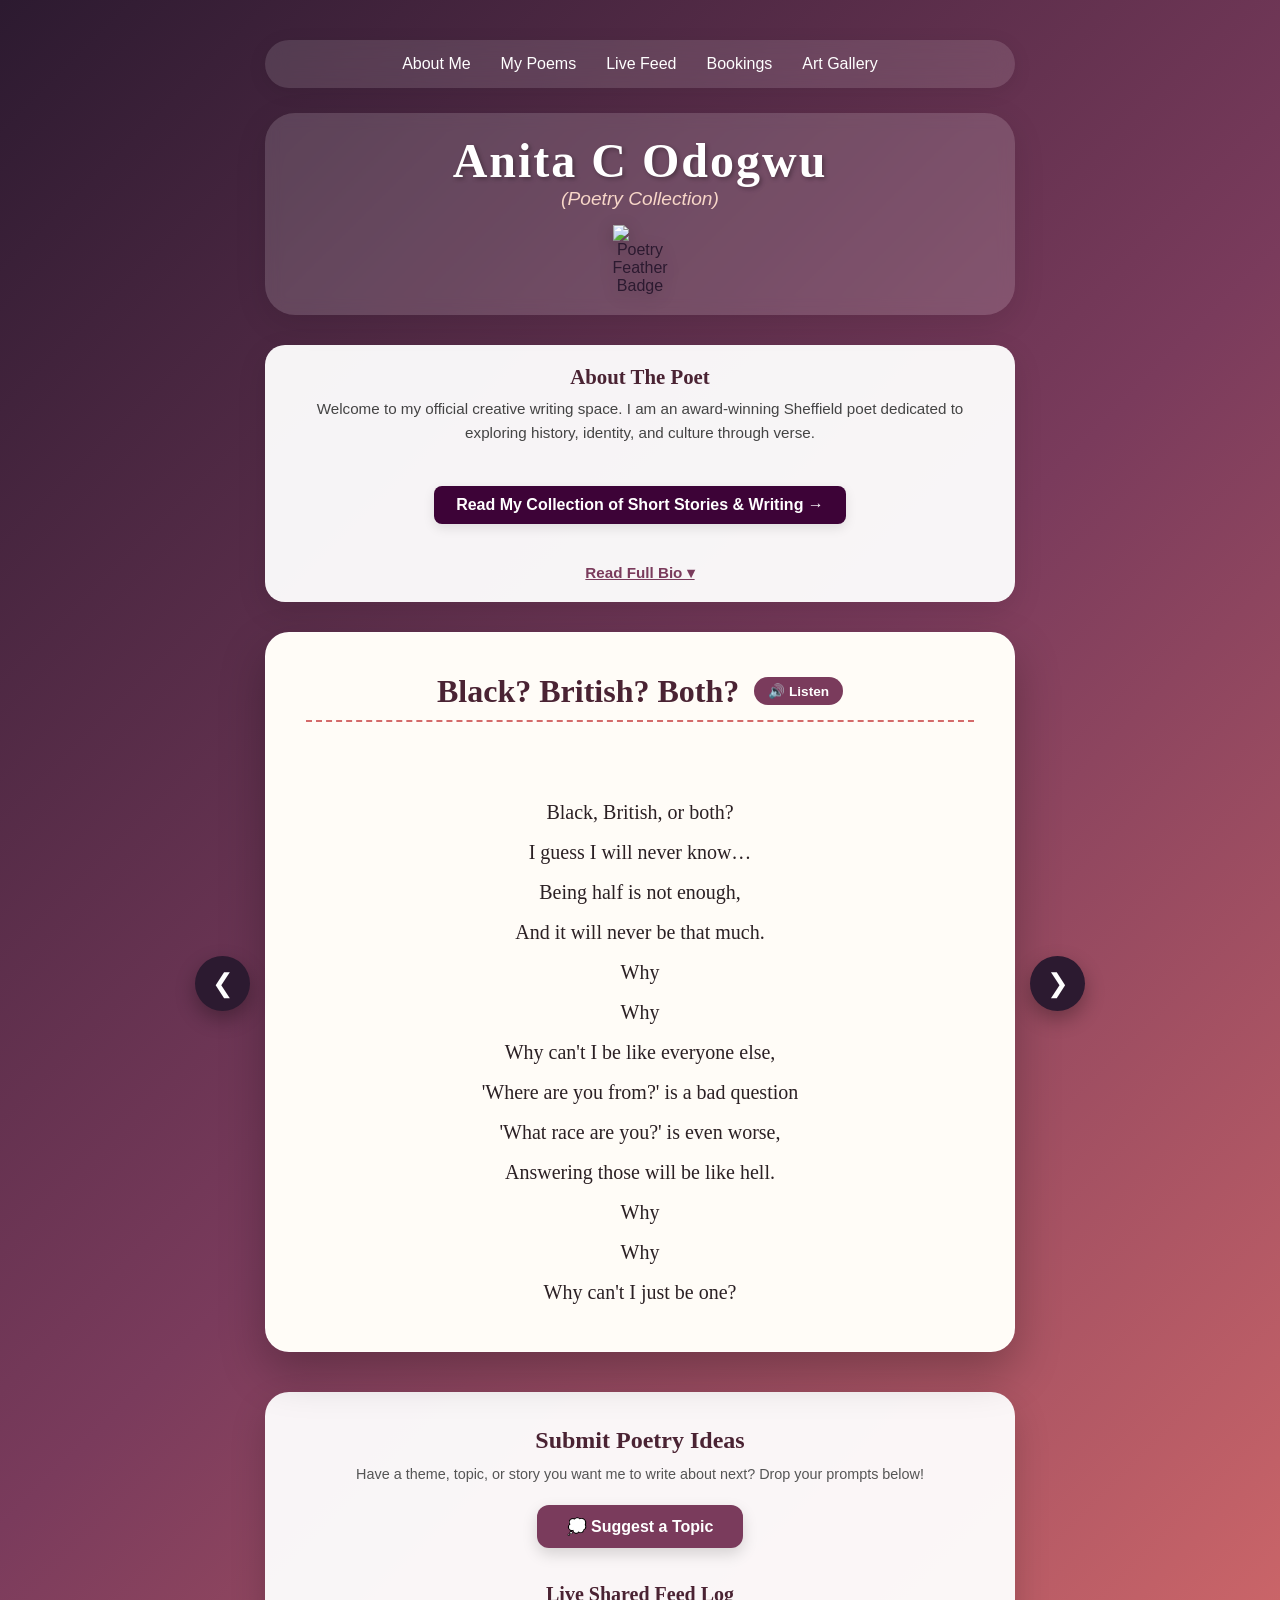
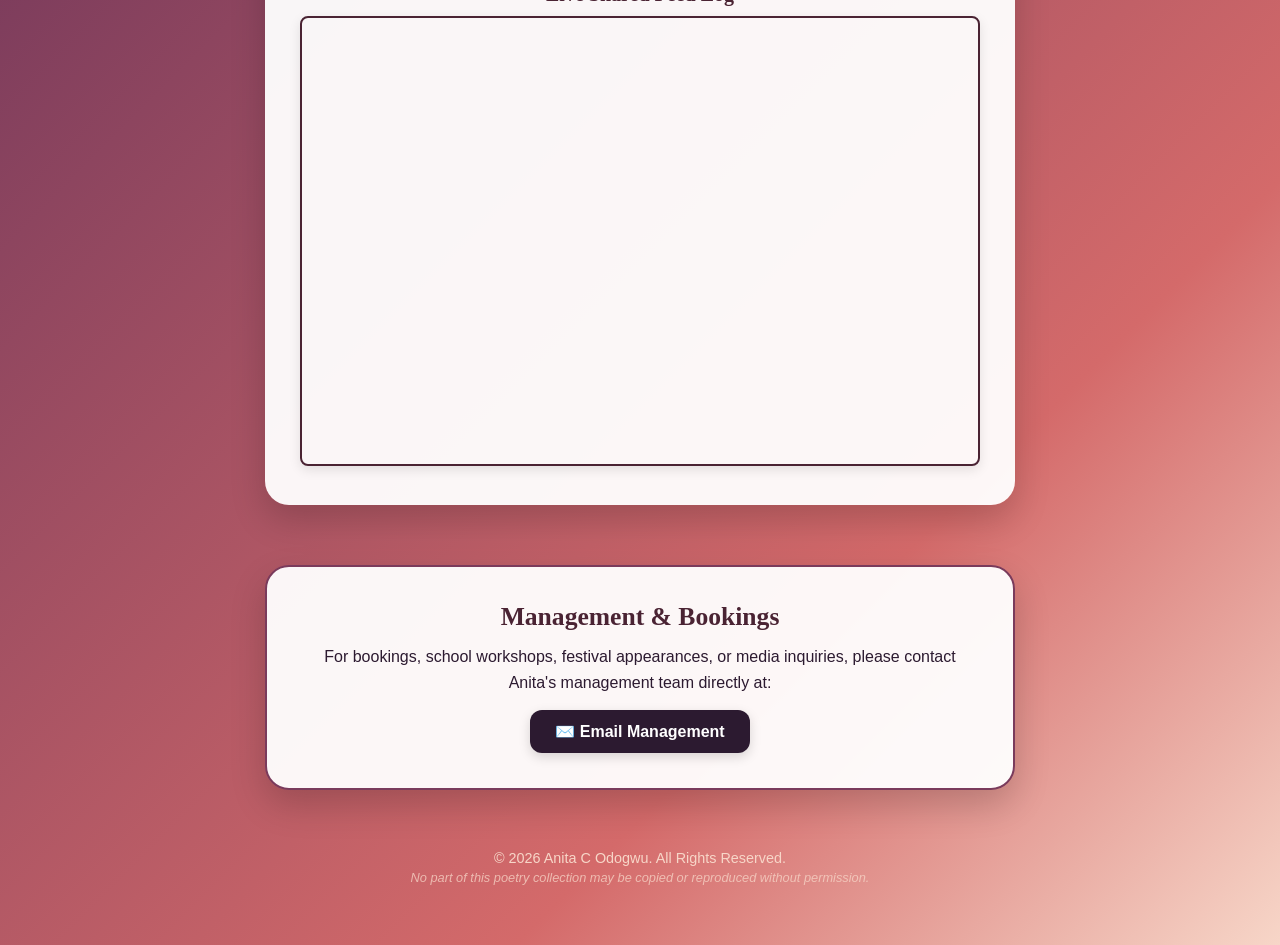
==== index.html @ c8d0a954 "changes upcoming number from 8 to 10 irellevant" ====
<!DOCTYPE html>
<html lang="en">
<head>
    <meta charset="UTF-8">
    <meta name="viewport" content="width=device-width, initial-scale=1.0">
    <title>Anita C. Odogwu | Official Poetry & Art Portfolio</title>
<meta name="description" content="Official creative portfolio of Anita C. Odogwu, award-winning Sheffield youth poet and artist.">
<meta name="keywords" content="Anita C Odogwu, Anita Odogwu, Sheffield poet, Black British poet, Year 8 artist">
    <!-- Google Fonts Links: Cinzel & Lora -->
    <link rel="preconnect" href="https://googleapis.com">
    <link rel="preconnect" href="https://gstatic.com" crossorigin>
    <link href="https://googleapis.com/css2?family=Cinzel:wght@600;700&family=Lora:ital,wght@0,400..700;1,400..700&family=Poppins:wght@400;600&display=swap" rel="stylesheet">

    <!-- Your Exact Feather Shortcut Icon Link -->
    <link rel="icon" type="image/png" href="https://i.postimg.cc/k5PKdrwZ/Screenshot-2026-06-14-6-55-30-PM.png">
    
    <link rel="stylesheet" href="style.css">
    
    <!-- Text to Speech Button Layout Styling -->
    <style>
        .tts-container { display: flex; align-items: center; justify-content: center; gap: 15px; margin-bottom: 20px; border-bottom: 2px dashed #d46a6a; padding-bottom: 10px; }
        .poem-title { border-bottom: none !important; margin-bottom: 0 !important; padding-bottom: 0 !important; }
        .audio-btn { background: #7a3b5c; color: white; border: none; padding: 6px 14px; border-radius: 20px; font-family: 'Poppins', sans-serif; font-size: 0.85rem; font-weight: 600; cursor: pointer; transition: background 0.2s; }
        .audio-btn:hover { background: #2c1a30; }
    </style>
</head>
<body>

    <!-- Navigation Bar -->
    <nav class="top-nav">
        <a href="#about-me">About Me</a>
        <a href="#my-poems">My Poems</a>
        <a href="#comment-feed">Live Feed</a>
        <a href="#contact-booking">Bookings</a>
        <a href="gallery.html">Art Gallery</a>
    </nav>

    <!-- Glass Header Card Container -->
    <header class="main-header">
        <h1>Anita C Odogwu</h1>
        <p class="subtitle">(Poetry Collection)</p>
        <img src="https://i.postimg.cc/k5PKdrwZ/Screenshot-2026-06-14-6-55-30-PM.png" alt="Poetry Feather Badge" class="header-feather">
    </header>

    <!-- About Biography Box Segment -->
    <section id="about-me" class="bio-box">
        <h3>About The Poet</h3>
        <p>Welcome to my official creative writing space. I am an award-winning Sheffield poet dedicated to exploring history, identity, and culture through verse. </p>
<!--Write Up Page link-->
<div style="text-align: center; margin: 40px 0;">
    <a href="story.html" style="display: inline-block; padding: 10px 22px; background-color: #3d0337; color: #fff; text-decoration: none; border-radius: 8px; font-weight: 600; font-size: 1rem; box-shadow: 0 4px 12px rgba(0,0,0,0.1); transition: background 0.2s;">
        Read My Collection of Short Stories & Writing →
    </a>
</div>
  
        <!-- Hidden Biography Extension -->
        <div id="extended-bio" style="display: none; margin-top: 15px;">
            <p>Anita C. Odogwu is an award-winning Black British poet and performer based in Sheffield, South Yorkshire, whose writing deeply explores identity, culture, and her rich heritage. Born in Lagos State, Nigeria, and now living in England, her distinct literary talent has quickly gained widespread recognition.As a secondary school student, Anita's poetic voice emerged with striking clarity when she claimed both the Gold and Silver medals in the prestigious Sheffield Young Poets Award Competition. Sweeping the Key Stage 3 category with her moving entries, "Black? British? Both?" and "My History Is My Pride," she highlighted a sophisticated grasp of history and identity well beyond her years.A celebrated voice within the community, Anita continues to represent the next generation of creative talent in South Yorkshire, recently returning to Sheffield Town Hall by special invitation to perform her acclaimed poetry in person. Supported proudly by her family, her work serves as a powerful testament to the beauty of celebrating one's roots.</p> 
            
            <p style="margin-top: 15px;">The poems are available to read below.</p>
            
            <!-- 2x2 Gallery Matrix -->
            <div style="display: flex; flex-direction: column; align-items: center; gap: 15px; margin-top: 25px; width: 100%;">
                
                <!-- ROW 1: First Two Ceremony Photos -->
                <div style="display: flex; justify-content: center; gap: 15px; flex-wrap: wrap; width: 100%;">
                    <img src="Ceremony/Ceremony-1.jpg" onerror="this.onerror=null; this.src='Ceremony/Ceremony-1.jpg'" alt="Anita C. Odogwu Poetry Profile" style="width: 100%; max-width: 220px; aspect-ratio: 3/4; object-fit: cover; border-radius: 12px;">
                    <img src="Ceremony/Ceremony-2.jpg" onerror="this.onerror=null; this.src='Ceremony/Ceremony-2.jpg'" alt="Anita C. Odogwu Award Ceremony" style="width: 100%; max-width: 220px; aspect-ratio: 3/4; object-fit: cover; border-radius: 12px;">
                </div>

                <!-- ROW 2: Last Two Ceremony Photos -->
                <div style="display: flex; justify-content: center; gap: 15px; flex-wrap: wrap; width: 100%;">
                    <img src="Ceremony/Ceremony-3.jpg" onerror="this.onerror=null; this.src='Ceremony/Ceremony-3.jpg'" alt="Anita C. Odogwu with Lord Mayor" style="width: 100%; max-width: 220px; aspect-ratio: 3/4; object-fit: cover; border-radius: 12px;">
                    <img src="Ceremony/Ceremony-4.jpg" onerror="this.onerror=null; this.src='Ceremony/Ceremony-4.jpg'" alt="Anita C. Odogwu Celebration" style="width: 100%; max-width: 220px; aspect-ratio: 3/4; object-fit: cover; border-radius: 12px;">
                </div>

            </div>

        </div>

        <!-- Toggle Button -->
        <button id="bioToggleBtn" onclick="toggleBio()" style="background: none; border: none; color: #7a3b5c; font-family: 'Poppins', sans-serif; font-weight: 600; font-size: 0.95rem; cursor: pointer; text-decoration: underline;">Read Full Bio ▾</button>
    </section>

    <!-- Poems Carousel -->
    <div id="my-poems" class="carousel-wrapper">
        <!-- Left Arrow Button -->
        <button id="prevBtn" class="arrow-btn" aria-label="Previous Poem">❮</button>
        
        <div class="carousel-container">
            
            <!-- CARD 1 -->
            <article class="poem-card active">
                <div class="tts-container">
                    <h2 class="poem-title">Black? British? Both?</h2>
                    <button class="audio-btn" onclick="speakPoem(this)">🔊 Listen</button>
                </div>
                <div class="poem-body">
                    <p>Black, British, or both? 
I guess I will never know…
Being half is not enough,
And it will never be that much.
Why
Why
Why can't I be like everyone else,
'Where are you from?' is a bad question
'What race are you?' is even worse,
Answering those will be like hell.
Why
Why
Why can't I just be one?
If you ask; 'Am I black?'
I'll say no,
If you ask; 'Am I white?', it'll be the same
Why
Why
Why is it so complicated?
Is it that I'm cursed?
Or am I blessed?
Just having to pick one is hard.
Why
Why
Why
Why can't I be like everyone else?
To know that there was one place I truly belonged
To be able to find peace, not be discriminated or judged
Is a miracle for people like me.
Why
Why
Why can't I look the same,
Hair, Skin and face,
Why one big long name?
I feel like a string being wound up along the finger.
Why
Why
Why can't I be like everyone else,
'Where are you from?' is a bad question
'What race are you?' is even worse,
Answering those will be like hell.
Why
Why
Black, British, or both? 
I guess I will never know…
Being half is not enough,
And it will never be that much.</p>
                    <a href="https://forms.gle/SNFbLCS8TceoYxSm7" target="_blank" class="comment-trigger-btn">💬 Comment on this Poem</a>
                </div>
            </article>

            <!-- CARD 2 -->
            <article class="poem-card">
                <div class="tts-container">
                    <h2 class="poem-title">My History Is My Pride</h2>
                    <button class="audio-btn" onclick="speakPoem(this)">🔊 Listen</button>
                </div>
                <div class="poem-body">
                    <p>Home isn't just where you live.
It is your story.
It is your history.

And not everyone has the courage,
To step up for what is right.
We talk about it,
We complain.

But

We all know something is wrong.
Just most of us know what is wrong.
Only some of us know what to do.
Merely a few of us know how to do it.
But only certain ones of us…
Actually take a step.

But
Only a few undeniable souls.
'Say' that something should be done,
And then 'do' it.
Only a few undeniable souls…
Change the world.

But

It's not for themselves,
Or the current generation,
But for the future ones.
The ones that can change tomorrow.
But only if they try.

But

We need those certain ones.
Those undeniable souls.

And that can be you.
But
Only if you choose so.</p>
                    <a href="https://forms.gle/SNFbLCS8TceoYxSm7" target="_blank" class="comment-trigger-btn">💬 Comment on this Poem</a>
                </div>
            </article>

            <!-- CARD 3 -->
            <article class="poem-card">
                <div class="tts-container">
                    <h2 class="poem-title">Then And Now</h2>
                    <button class="audio-btn" onclick="speakPoem(this)">🔊 Listen</button>
                </div>
                <div class="poem-body">
                    <p>A place beyond,
A place I wasn't so fond of.
 
The air felt new,
my heart renewed,
The nasty holes that had been eaten through,
By fear, doubt and worry, though reasons were few.
 
I had left my home,
My mother land,
To a new place called England.
 
I never knew I'd be here,
In a place where,
There's be so much,
That I felt rushed.
 
I felt inferior
I felt different...
I wasn't inferior
I was different. 
 
And now.
I was different too,
Not on the outside,
On the inside and through.
But you learnt to adapt
And suddenly it wasn't so bad.
It was time to write a new chapter.
And turn a new page.
 
And now in a new age,
I would leave my cage,
And spread my wings
And fly into the sky, to learn new things</p>
                    <a href="https://forms.gle/SNFbLCS8TceoYxSm7" target="_blank" class="comment-trigger-btn">💬 Comment on this Poem</a>
                </div>
            </article>

            <!-- CARD 4 -->
            <article class="poem-card">
                <div class="tts-container">
                    <h2 class="poem-title">Beneath The Iron Sky</h2>
                    <button class="audio-btn" onclick="speakPoem(this)">🔊 Listen</button>
                </div>
                <div class="poem-body">
                    <p>Mama once said 'if you are smart you are strong'.
I was smart, I was strong.
There was a day,
The birds did not sing their morning song.

I took a walk.
And met a stranger on the way. 
A tall dark figure,
With no face or name,
But hollow holes for eyes,
Hollow bottomless pits.
But when it spoke, it's voice, 
Was not only one voice,
But a series of screams,
Crushed under a growl,
That felt like a dying fowl.

The figure asked me my name.
It seemed tame, 
But had an aura so poisonous, 
That a bird nearby dropped from It's tree.
So i replied, with my most charming smile-
'Onwumbiko.'
Meaning "Death, I implore you"

The figure's mouth twisted into a sneer,
'Why?' he growled, and i grinned,
'I shall make you a throne.
Someone as great as you shouldn't have to stand while you make me suffer.
I will create a throne befitting your shadow.' I reply
The figure smiles condescending.

So I went away,
And built the throne i promised,
The back of the chair made of iron,
The seat was covered with a thin cloth,
Crimson red– the colour of blood

And as the figure sat,
The cloth gave way,
The figure fell down into an abyss,
Which truly was a well,
Deep to the core of the earth,

Into eternal fire he fell,
Never seen again.
I became a hero,
Of my own telling,

And that is how Onwumbiko,
Cheated.
   The.
    One.
 Cheated.
 Others.</p>
                    <a href="https://forms.gle/SNFbLCS8TceoYxSm7" target="_blank" class="comment-trigger-btn">💬 Comment on this Poem</a>
                </div>
            </article>

            <!-- CARD 5 -->
            <article class="poem-card">
                <div class="tts-container">
                    <h2 class="poem-title">We Know It Came</h2>
                    <button class="audio-btn" onclick="speakPoem(this)">🔊 Listen</button>
                </div>
                <div class="poem-body">
                    <p>When the leaves fall
They leave the trees barren,

When the time has come,
We leave and let them imagine,

The days go by without a doubt
The hours fly past, no sign of devout.

The snow comes,
Cold and biting, and scorching your lungs

Then it's gone,
Now we're gone,
We were once here,
Now, never again.

Then spring will come.
And children would dance for joy.

Villagers sing songs of praise,
For what has begun, a new phase is born.

All defrosts, and comes to life,
And now, drawn on all, is a new design.

Now it stays, but not for long.
Every morning the birds will sing a morning song,
Even if it goes,
We know it came.

And for me,
That's all that matters in this game.</p>
                    <a href="https://forms.gle/SNFbLCS8TceoYxSm7" target="_blank" class="comment-trigger-btn">💬 Comment on this Poem</a>
                </div>
            </article>

            <!-- CARD 6 -->
            <article class="poem-card">
                <div class="tts-container">
                    <h2 class="poem-title">A Save Of Pain</h2>
                    <button class="audio-btn" onclick="speakPoem(this)">🔊 Listen</button>
                </div>
                <div class="poem-body">
                    <p>Whilst passing, hear the children
Tell ye of what my brethren
Have suffered in the time,
Which ye drank merrily of wine.

The time of then,
The time oh when,
The time ye had pride,
The time when we cried.

The times ye danced and pranced,
Then we angrily gave and glanced.
You were a menace,
We considered shipping you to Venice!

But as kind as I was,
I did what no one does,
To forgive thy crimes,
Though they were many times.

They thought of hanging ye,
But I say, 'Let him be!'
I endured many pains
For ye to get that one gain.

Now you come to me and choose to decide?
What if we had left ye to die?</p>
                    <a href="https://forms.gle/SNFbLCS8TceoYxSm7" target="_blank" class="comment-trigger-btn">💬 Comment on this Poem</a>
                </div>
            </article>

            <!-- CARD 7 -->
            <article class="poem-card">
                <div class="tts-container">
                    <h2 class="poem-title">The Colour Of My Voice</h2>
                    <button class="audio-btn" onclick="speakPoem(this)">🔊 Listen</button>
                </div>
                <div class="poem-body">
                    <p>One voice makes an echo, 
An echo that refuses to let go, 
An echo doesn't just repeat, 
It carries its own solemn beat. 

The colour of my voice is more than sound, 
It's the strength in silence, the courage I've found, 
It speaks of resilience, pride in my roots, 
Of battles fought, of songs that repute. 

We're all as different, 
As we are the same, 
Any little change, would be indifferent, 
Even if it puts out our only flame. 

The colour of my voice is the strength of my skin, 
A legacy of struggle, but we rise again. 
From the roots of Africa to the streets we roam, 
We speak with pride—this world is our home. 

One voice could change something, 
But all our voices, can change everything. 
Our words could mean something, 
But alone they mean nothing. 

We built walls with fear and doubt, 
But the real danger was prowling about, 
When we thought we were safe and we could finally rest, 
Little did we know, we were at danger's doorstep.</p>
                    <a href="https://forms.gle/SNFbLCS8TceoYxSm7" target="_blank" class="comment-trigger-btn">💬 Comment on this Poem</a>
                </div>
            </article>

            <!-- CARD 8 - BLANK CARD FOR NEW POEM -->
            <article class="poem-card">
                <div class="tts-container">
                    <h2 class="poem-title">Echoes of Change</h2>
                    <button class="audio-btn" onclick="speakPoem(this)">🔊 Listen</button>
                </div>
                <div class="poem-body">
                    <p>One voice makes an echo, 

An echo that refuses to let go, 

An echo doesn’t just repeat, 

It carries its own solemn beat,  

 

We’re all as different, 

As we are the same, 

Any little change, would be indifferent, 

Even if it puts out our only flame. 

 

One voice could change something, 

But all our voices can change everything 

Our words could mean something, 

But alone they mean nothing. 

 

We built walls with fear and doubt, 

But the real danger was prowling about, 

When we thought we were safe, at last to rest, 

Little did we know, we faced danger’s test. 

 

The danger wasn't outside, 

It was eating us up from the inside, 

Bound to the norm, by the law 

What if we let our voices be heard, pure and raw. 

 

Many voices make a storm, 

A storm that can’t be ignored. 

A storm is a force that dares to venture, 

A storm doesn’t just destroy, it also builds a new structure. 

That new structure, 

It is a signature of our future. 

 </p>
                    <a href="https://forms.gle/SNFbLCS8TceoYxSm7" target="_blank" class="comment-trigger-btn">💬 Comment on this Poem</a>
                </div>
            </article>
              
            <!-- CARD 9 - BLANK CARD FOR NEW POEM -->
            <article class="poem-card">
                <div class="tts-container">
                    <h2 class="poem-title">When The Matrix Rips</h2>
                    <button class="audio-btn" onclick="speakPoem(this)">🔊 Listen</button>
                </div>
                <div class="poem-body">
                    <p>The sky begins to split in two.

                        The sound of fabric ripping is too true.

                        The clouds disintegrate.
                        
                        I remember the date.

                        As the blue sky rips,

                        I see an array of numbers in strips.

                        All in green monospace font,

                        Floating in a black abyss.

                        I know we've been caught.

                        The numbers run like a stream.

                        She grips my hand ever so tight.

                        Her wide eyes gleam,

                        With wild frantic dangerous fright.

                        We begin to run.

                        As the question repeats in my head.

                        "What have you done?"

                        I long for my sweet comfy bed.

                        If we get caught,

                        It'd be the end of us.

                        The ground behind starts to tear,

                        And I undeniably hear,

                        The sound of my blood,

                        In my ears, are a flood.

                        I'd never have done it,

                        Never taken a hit.

                        The screams fill the air,

                        With no more oxygen left to spare.

                        Guilt gnaws inside of me.

                        I knew I was part of this monstrosity.

                        Buildings collapse and crumble.

                        People flee and seek shelter.

                        I stand in the middle of it all,

                        In a place full of people yet feel alone most of all</p>
                    <a href="https://forms.gle/SNFbLCS8TceoYxSm7" target="_blank" class="comment-trigger-btn">💬 Comment on this Poem</a>
                </div>
            </article>
           <!-- CARD 10 - BLANK CARD FOR NEW POEM -->
            <article class="poem-card">
                <div class="tts-container">
                    <h2 class="poem-title">Upcoming</h2>
                    <button class="audio-btn" onclick="speakPoem(this)">🔊 Listen</button>
                </div>
                <div class="poem-body">
                    <p>New Chapters, New Stories</p>
                    <a href="https://forms.gle/SNFbLCS8TceoYxSm7" target="_blank" class="comment-trigger-btn">💬 Comment on this Poem</a>
                </div>
            </article>
            
        </div>

        <!-- Right Arrow Button -->
        <button id="nextBtn" class="arrow-btn" aria-label="Next Poem">❯</button>
    </div>

    <!-- Comments & Ideas Section -->
    <section id="comment-feed" class="comments-wrapper">
        <div class="action-box">
            <h3>Submit Poetry Ideas</h3>
            <p class="section-desc">Have a theme, topic, or story you want me to write about next? Drop your prompts below!</p>
            <a href="https://forms.gle/nzGoT9SRGxYj8Dmu5" target="_blank" class="ideas-trigger-btn">💭 Suggest a Topic</a>
            
            <h4 style="font-family: 'Playfair Display', serif; color: #4a2333; margin-top: 35px; margin-bottom: 10px; font-size: 1.25rem;">Live Shared Feed Log</h4>
            <iframe src="https://docs.google.com/spreadsheets/d/1K4iB2vth_ZrmW4388-z8HMIV_1n_C-yU87Ql4LnlmEs/preview" width="100%" height="450" style="border:2px solid #4a2333; border-radius: 8px; box-shadow: 0 4px 12px rgba(0,0,0,0.1);"></iframe>
        </div>
    </section>
    <!-- 📞 OFFICIAL BUSINESS & BOOKINGS CONTACT BOX 📞 -->
    <section id="contact-booking" class="comments-wrapper" style="margin-top: 20px;">
        <div class="action-box" style="background: rgba(255, 255, 255, 0.95); border: 2px solid #7a3b5c;">
            <h3 style="font-family: 'Playfair Display', serif; color: #4a2333; font-size: 1.6rem; margin-bottom: 12px;">Management & Bookings</h3>
            <p class="section-desc" style="font-size: 1rem; line-height: 1.6; color: #2c1a30; margin-bottom: 15px; font-family: 'Poppins', sans-serif;">
                For bookings, school workshops, festival appearances, or media inquiries, please contact Anita's management team directly at:
            </p>
          <a href="mailto:odogwu.anita@gmail.com" style="display: inline-block; background: #2c1a30; color: #ffffff; padding: 12px 25px; border-radius: 12px; font-family: 'Poppins', sans-serif; font-weight: 600; text-decoration: none; font-size: 1rem; box-shadow: 0 4px 12px rgba(0,0,0,0.15); transition: background 0.2s;">
    ✉️ Email Management
</a>
        </div>
    </section>

    <!-- Footer -->
    <footer class="site-footer">
        <p>&copy; 2026 Anita C Odogwu. All Rights Reserved.</p>
        <p class="warning-text">No part of this poetry collection may be copied or reproduced without permission.</p>
    </footer>

       <!-- Back to Top Button (Safely on Left Side) -->
    <button id="backToTop" class="back-to-top" aria-label="Back to top">↑</button>

    <!-- Scripts -->
    <script src="script.js"></script>
    
    <script>
    function toggleBio() {
        var extendedBio = document.getElementById("extended-bio");
        var toggleBtn = document.getElementById("bioToggleBtn");
        if (extendedBio.style.display === "none") {
            extendedBio.style.display = "block";
            toggleBtn.innerHTML = "Show Less ▴";
        } else {
            extendedBio.style.display = "none";
            toggleBtn.innerHTML = "Read Full Bio ▾";
        }
    }

    function speakPoem(button) {
        if (window.speechSynthesis.speaking) {
            window.speechSynthesis.cancel();
            document.querySelectorAll('.audio-btn').forEach(btn => btn.innerHTML = "🔊 Listen");
            return;
        }

        var card = button.closest('.poem-card');
        var textToRead = card.querySelector('.poem-body p').innerText;
        var titleToRead = card.querySelector('.poem-title').innerText;
        var utterance = new SpeechSynthesisUtterance(titleToRead + ". " + textToRead);
        
        utterance.rate = 0.75;
        utterance.pitch = 0.95;
        utterance.volume = 1.0;

        utterance.onend = function() {
            button.innerHTML = "🔊 Listen";
        };
        button.innerHTML = "🛑 Stop";
        window.speechSynthesis.speak(utterance);
    }
    </script> <!-- Safely shuts down your audio logic -->

    <!-- This runs your Back to Top button logic independently -->
    <script>
    const scrollButton = document.getElementById("backToTop");

    window.onscroll = function () {
      if (document.body.scrollTop > 200 || document.documentElement.scrollTop > 200) {
        scrollButton.style.display = "block";
      } else {
        scrollButton.style.display = "none";
      }
    };

    scrollButton.onclick = function () {
      window.scrollTo({
        top: 0,
        behavior: "smooth"
      });
    };
    </script>
</body>
</html>
---- style.css ----
* { box-sizing: border-box; margin: 0; padding: 0; }

body {
    font-family: 'Lora', sans-serif;
    background: linear-gradient(135deg, #2c1a30 0%, #7a3b5c 40%, #d46a6a 80%, #f7d6c8 100%);
    min-height: 100vh; 
    display: flex; 
    flex-direction: column; 
    align-items: center; 
    padding: 40px 20px; 
    color: #2c1a30;
}

.main-header {
    text-align: center; margin-bottom: 30px; background: rgba(255, 255, 255, 0.15);
    padding: 20px 40px; border-radius: 30px; backdrop-filter: blur(8px); box-shadow: 0 8px 32px rgba(0,0,0,0.1);
    width: 100%; max-width: 750px;
}

.main-header h1 { font-family: 'Cinzel', serif; letter-spacing: 2px; font-size: 3rem; color: #ffffff; text-shadow: 2px 2px 4px rgba(0,0,0,0.3); }
.subtitle { font-size: 1.2rem; color: #f7d6c8; font-style: italic; }
.header-feather { display: block; margin: 15px auto 0 auto; width: 55px; height: auto; filter: drop-shadow(0px 4px 8px rgba(0,0,0,0.2)); }

.bio-box { background: rgba(255, 255, 255, 0.95); padding: 20px 30px; border-radius: 20px; box-shadow: 0 10px 30px rgba(0,0,0,0.1); width: 100%; max-width: 750px; margin-bottom: 30px; text-align: center; }
.bio-box h3 { font-family: 'Playfair Display', serif; color: #4a2333; margin-bottom: 8px; font-size: 1.3rem; }
.bio-box p { font-size: 0.95rem; line-height: 1.6; color: #444; }

.carousel-wrapper { display: flex; align-items: center; justify-content: center; width: 100%; max-width: 750px; margin-bottom: 40px; }

.carousel-container {
    position: relative; width: 100%; height: 720px; overflow: hidden; border-radius: 24px;
    box-shadow: 0 20px 45px rgba(0,0,0,0.25); background: #fffcf7; border: 1px solid rgba(255,255,255,0.5);
}

.poem-card {
    position: absolute; top: 0; left: 0; width: 100%; height: 100%; padding: 40px; display: flex; flex-direction: column;
    opacity: 0; transform: scale(0.95); transition: transform 0.5s ease-in-out, opacity 0.5s ease-in-out; pointer-events: none;
}

.poem-card.active { opacity: 1; transform: scale(1); pointer-events: auto; }

.poem-title {
    font-family: 'Playfair Display', serif; font-size: 2rem; color: #4a2333; margin-bottom: 20px;
    text-align: center; border-bottom: 2px dashed #d46a6a; padding-bottom: 10px;
}

.poem-body {
    font-family: 'Playfair Display', serif; font-size: 1.25rem; line-height: 2; color: #2b2024;
    white-space: pre-line; text-align: center; overflow-y: auto; padding: 10px 20px; flex-grow: 1;
}

.poem-body::-webkit-scrollbar { width: 5px; }
.poem-body::-webkit-scrollbar-thumb { background-color: #d46a6a; border-radius: 10px; }

.comment-trigger-btn {
    display: inline-block; margin: 25px auto 0 auto; background: #2c1a30; color: white; padding: 10px 25px; border-radius: 12px;
    font-family: 'Poppins', sans-serif; font-weight: 600; text-decoration: none; font-size: 0.95rem; box-shadow: 0 4px 12px rgba(0,0,0,0.15); transition: background 0.2s;
}
.comment-trigger-btn:hover { background: #7a3b5c; }
.arrow-btn {
    background: #2c1a30; border: none; color: #ffffff; width: 55px; height: 55px; border-radius: 50%; font-size: 1.6rem;
    cursor: pointer; display: flex; align-items: center; justify-content: center; box-shadow: 0 8px 20px rgba(0,0,0,0.3);
    transition: all 0.2s ease; margin: 0 15px; flex-shrink: 0;
}
.arrow-btn:hover { background: #ffffff; color: #2c1a30; transform: scale(1.15); }

.comments-wrapper { width: 100%; max-width: 750px; margin-bottom: 40px; }

.action-box { background: rgba(255, 255, 255, 0.95); padding: 35px; border-radius: 24px; box-shadow: 0 15px 35px rgba(0,0,0,0.18); text-align: center; }
.action-box h3 { font-family: 'Playfair Display', serif; margin-bottom: 10px; color: #4a2333; font-size: 1.5rem; }
.section-desc { font-size: 0.9rem; color: #555; margin-bottom: 20px; line-height: 1.5; }

.ideas-trigger-btn {
    display: inline-block; background: #7a3b5c; color: white; padding: 12px 30px; border-radius: 12px;
    font-family: 'Poppins', sans-serif; font-weight: 600; text-decoration: none; font-size: 1rem; box-shadow: 0 6px 15px rgba(0,0,0,0.15); transition: background 0.2s;
}
.ideas-trigger-btn:hover { background: #2c1a30; }

.site-footer { text-align: center; padding: 20px; color: #f7d6c8; font-size: 0.9rem; margin-top: auto; }
.warning-text { font-style: italic; font-size: 0.8rem; opacity: 0.75; margin-top: 4px; }

/* Mobile Layout Settings */
@media (max-width: 768px) {
    .carousel-wrapper { position: relative !important; width: 100% !important; }
    .carousel-container { width: 100% !important; height: 720px !important; }
    .poem-card { padding: 30px 45px !important; }
    .poem-body { font-size: 1.15rem !important; padding: 10px 5px !important; }
    .arrow-btn { 
        position: absolute !important; top: 45% !important; z-index: 150 !important;
        width: 44px !important; height: 44px !important; font-size: 1.2rem !important; margin: 0 !important; opacity: 0.85;
    }
    .arrow-btn:first-of-type { left: 8px !important; }  
    .arrow-btn:last-of-type { right: 8px !important; } 
}

/* Desktop Wide Screen Layout Settings */
@media (min-width: 769px) {
    .carousel-wrapper { position: relative; }
    .arrow-btn { position: absolute; top: 45%; z-index: 100; }
    .arrow-btn:first-of-type { left: -85px; }
    .arrow-btn:last-of-type { right: -85px; }
}

html { scroll-behavior: smooth; }

/* Translucent Top Menu Navigation Bar Styling */
.top-nav {
    display: flex; justify-content: center; gap: 30px;
    background: rgba(255, 255, 255, 0.12); backdrop-filter: blur(10px);
    padding: 15px 30px; border-radius: 50px; margin-bottom: 25px;
    box-shadow: 0 4px 20px rgba(0, 0, 0, 0.08); width: 100%; max-width: 750px;
}
.top-nav a {
    color: #ffffff; text-decoration: none; font-family: 'Poppins', sans-serif;
    font-weight: 500; font-size: 1rem; transition: color 0.2s ease, transform 0.2s ease;
}
.top-nav a:hover { color: #f7d6c8; transform: scale(1.05); }

/* Floating Back to Top Navigation Button Styling */
.back-to-top {
    position: fixed; bottom: 30px; right: 30px; display: none; background: #7a3b5c;
    color: #ffffff; border: none; width: 50px; height: 50px; border-radius: 50%;
    font-size: 1.5rem; font-weight: bold; cursor: pointer; box-shadow: 0 6px 166px rgba(0, 0, 0, 0.3);
    z-index: 1000; transition: background 0.2s, transform 0.2s;
}
.back-to-top:hover { background: #2c1a30; transform: scale(1.1); }

@media (max-width: 768px) {
    .back-to-top { bottom: 20px; right: 20px; width: 44px; height: 44px; font-size: 1.25rem; }
}

footer { text-align: center; padding: 20px; font-family: 'Poppins', sans-serif; font-size: 0.85rem; color: #fff; }

/* 🌟 PRECISE MASONRY FIX FOR GALLERY PAGE 🌟 */
.gallery-grid {
    display: block !important;
    column-count: 3 !important;
    column-gap: 30px !important;
    width: 100% !important;
    margin-top: 20px !important;
}

.art-card {
    background: #fff !important;
    padding: 15px !important;
    border-radius: 8px !important;
    box-shadow: 0 4px 15px rgba(0,0,0,0.05) !important;
    border: 1px solid #f0e6eb !important;
    display: inline-block !important; /* Crucial: Stops cards from breaking across columns */
    width: 100% !important;
    margin-bottom: 30px !important; /* Tight spacing between rows */
    box-sizing: border-box !important;
}

@media (max-width: 900px) {
    .gallery-grid { column-count: 2 !important; }
}
@media (max-width: 600px) {
    .gallery-grid { column-count: 1 !important; }
}
#scrollTopButton {
  display: none; 
  position: fixed; 
  bottom: 20px; 
  left: 20px; 
  z-index: 99; 
  border: none; 
  outline: none; 
  background-color: #32052d; 
  color: rgb(220, 193, 207); 
  cursor: pointer; 
  padding: 15px; 
  border-radius: 50%; 
  font-size: 18px; 
  width: 50px; 
  height: 50px; 
  box-shadow: 0px 4px 6px rgba(0, 0, 0, 0.3); 
  transition: background-color 0.3s, transform 0.3s; 
}

#scrollTopButton:hover {
  background-color: #555; 
  transform: scale(1.1); 
}
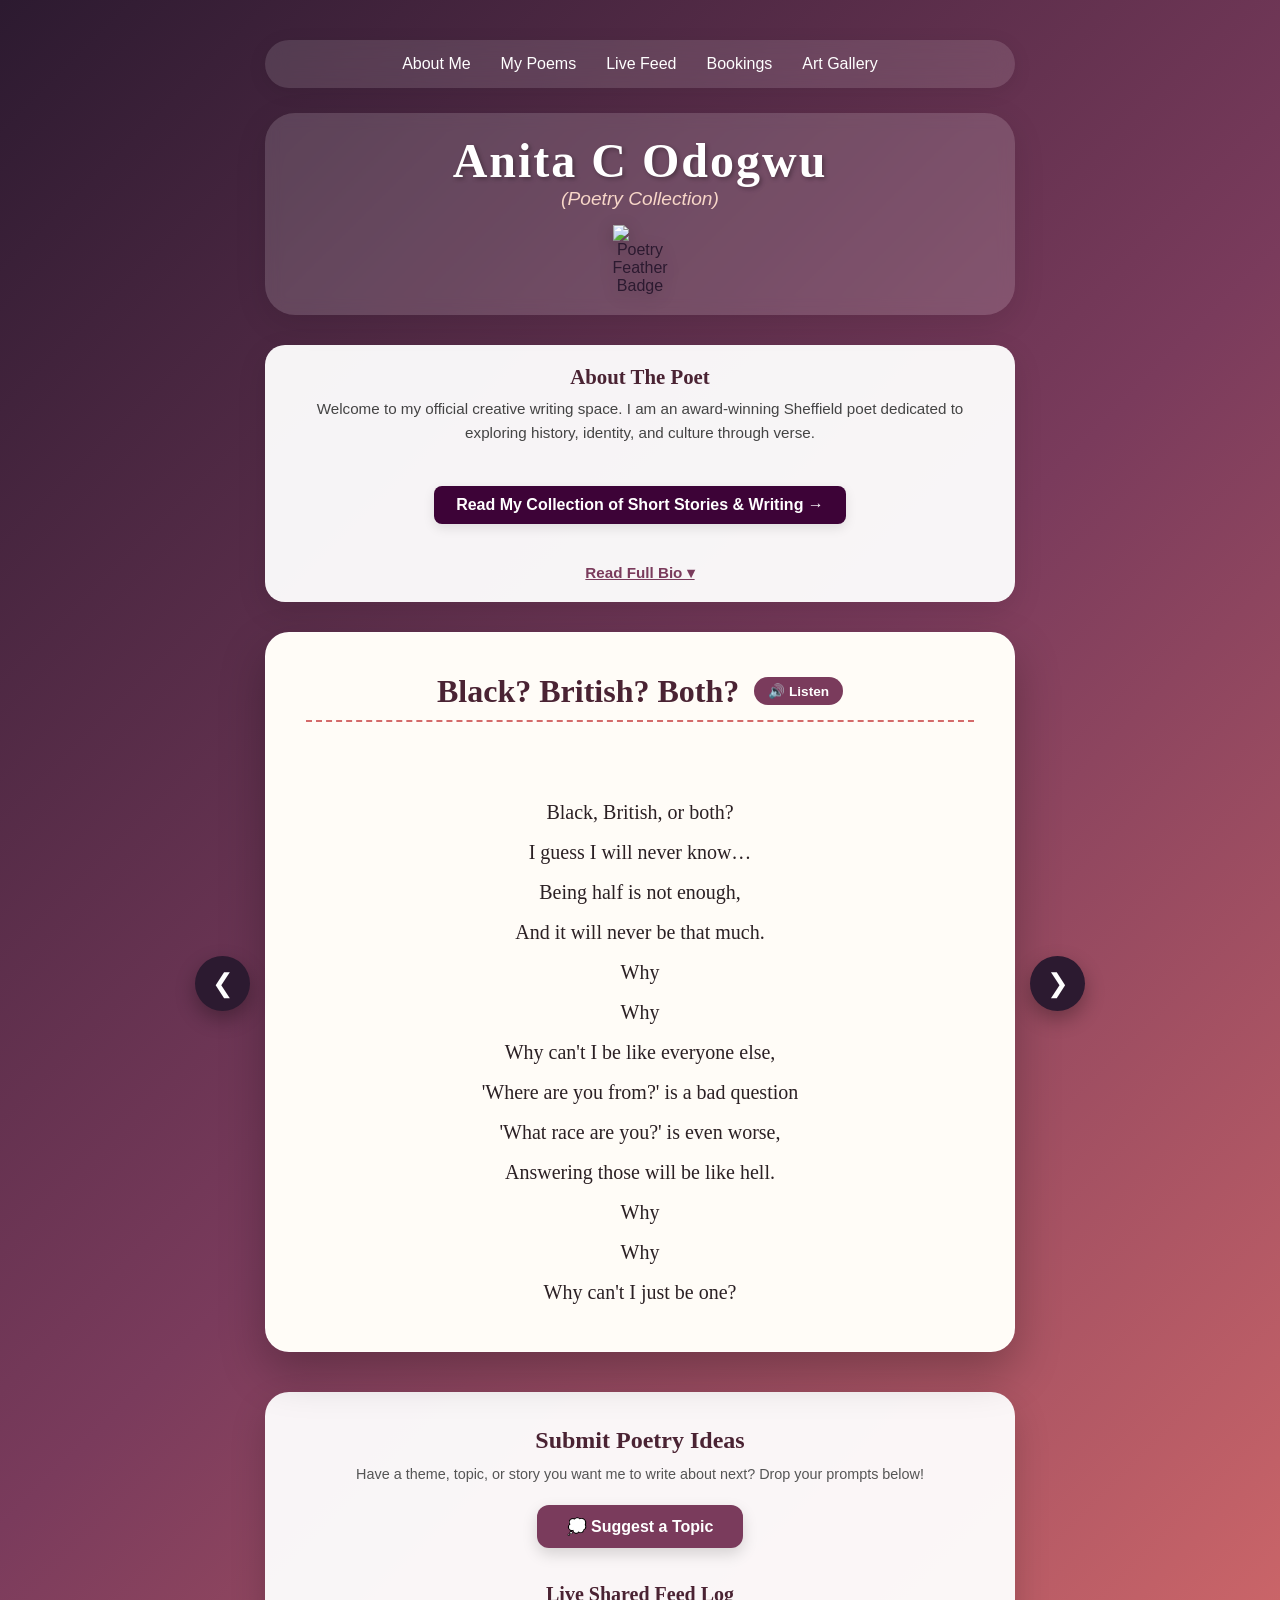
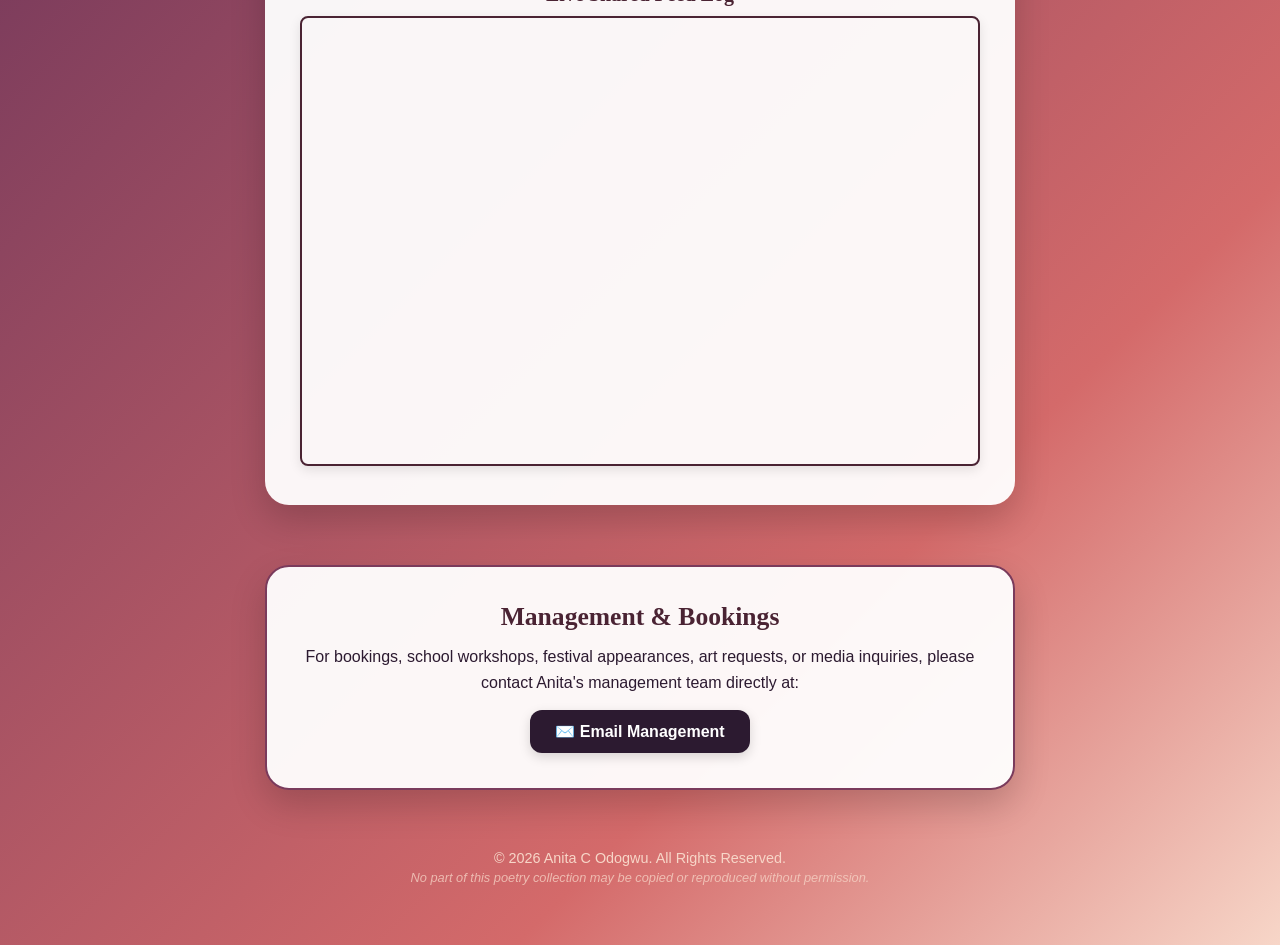
==== commit 54654ae6: "edited official business and bookings contact box" ====
--- a/index.html
+++ b/index.html
@@ -616,7 +616,7 @@
         <div class="action-box" style="background: rgba(255, 255, 255, 0.95); border: 2px solid #7a3b5c;">
             <h3 style="font-family: 'Playfair Display', serif; color: #4a2333; font-size: 1.6rem; margin-bottom: 12px;">Management & Bookings</h3>
             <p class="section-desc" style="font-size: 1rem; line-height: 1.6; color: #2c1a30; margin-bottom: 15px; font-family: 'Poppins', sans-serif;">
-                For bookings, school workshops, festival appearances, or media inquiries, please contact Anita's management team directly at:
+                For bookings, school workshops, festival appearances, art requests, or media inquiries, please contact Anita's management team directly at:
             </p>
           <a href="mailto:odogwu.anita@gmail.com" style="display: inline-block; background: #2c1a30; color: #ffffff; padding: 12px 25px; border-radius: 12px; font-family: 'Poppins', sans-serif; font-weight: 600; text-decoration: none; font-size: 1rem; box-shadow: 0 4px 12px rgba(0,0,0,0.15); transition: background 0.2s;">
     ✉️ Email Management
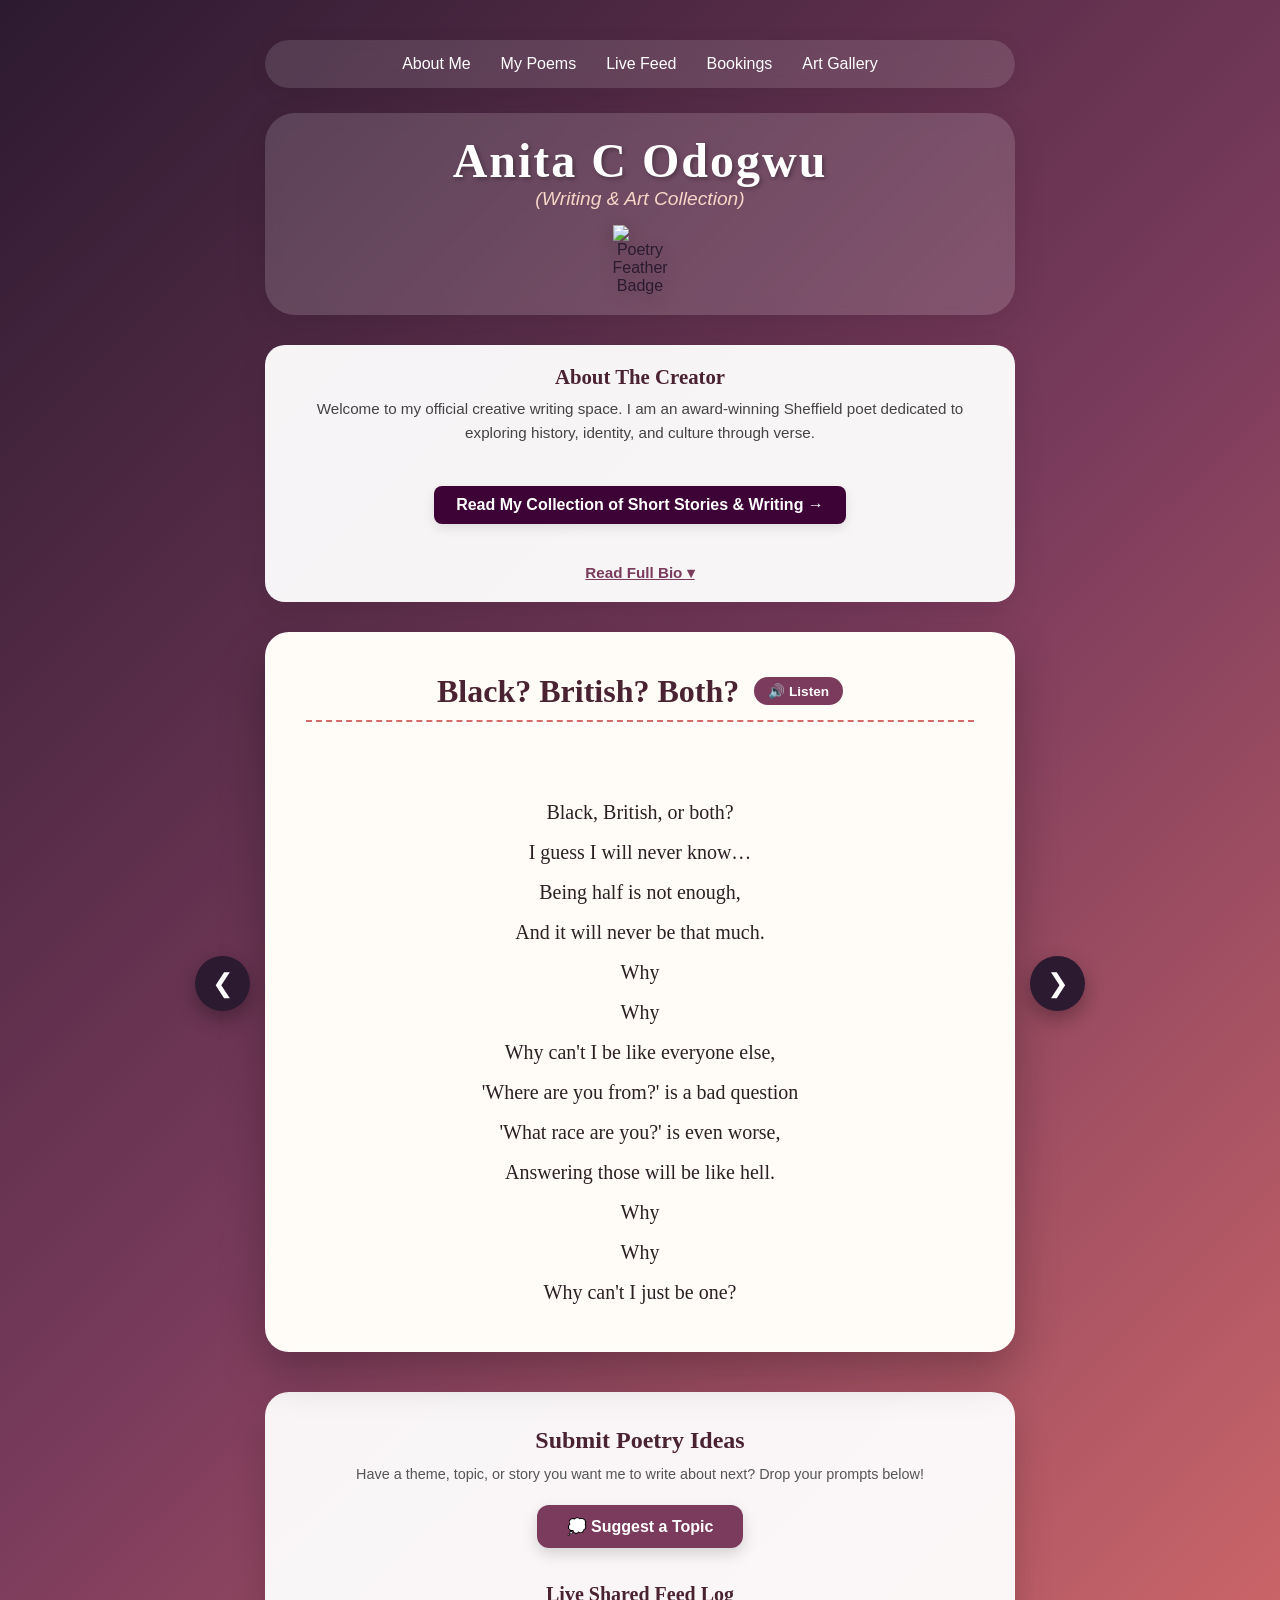
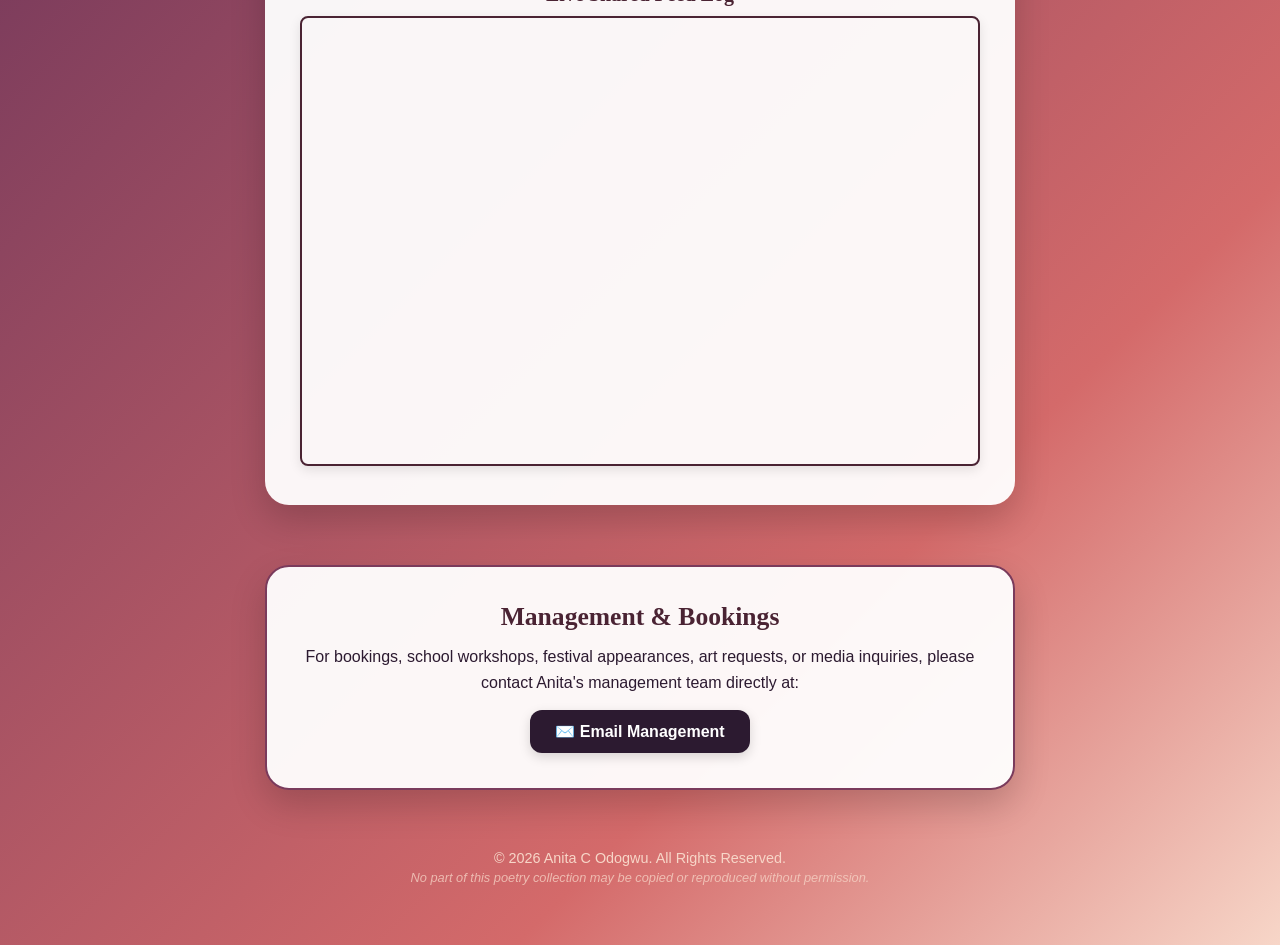
==== commit c036b41f: "edited everything from only poetry to art & writing" ====
--- a/index.html
+++ b/index.html
@@ -3,7 +3,7 @@
 <head>
     <meta charset="UTF-8">
     <meta name="viewport" content="width=device-width, initial-scale=1.0">
-    <title>Anita C. Odogwu | Official Poetry & Art Portfolio</title>
+    <title>Anita C. Odogwu | Official Creative Portfolio (Art and Writing)</title>
 <meta name="description" content="Official creative portfolio of Anita C. Odogwu, award-winning Sheffield youth poet and artist.">
 <meta name="keywords" content="Anita C Odogwu, Anita Odogwu, Sheffield poet, Black British poet, Year 8 artist">
     <!-- Google Fonts Links: Cinzel & Lora -->
@@ -38,13 +38,13 @@
     <!-- Glass Header Card Container -->
     <header class="main-header">
         <h1>Anita C Odogwu</h1>
-        <p class="subtitle">(Poetry Collection)</p>
+        <p class="subtitle">(Writing & Art Collection)</p>
         <img src="https://i.postimg.cc/k5PKdrwZ/Screenshot-2026-06-14-6-55-30-PM.png" alt="Poetry Feather Badge" class="header-feather">
     </header>
 
     <!-- About Biography Box Segment -->
     <section id="about-me" class="bio-box">
-        <h3>About The Poet</h3>
+        <h3>About The Creator</h3>
         <p>Welcome to my official creative writing space. I am an award-winning Sheffield poet dedicated to exploring history, identity, and culture through verse. </p>
 <!--Write Up Page link-->
 <div style="text-align: center; margin: 40px 0;">
@@ -55,7 +55,7 @@
   
         <!-- Hidden Biography Extension -->
         <div id="extended-bio" style="display: none; margin-top: 15px;">
-            <p>Anita C. Odogwu is an award-winning Black British poet and performer based in Sheffield, South Yorkshire, whose writing deeply explores identity, culture, and her rich heritage. Born in Lagos State, Nigeria, and now living in England, her distinct literary talent has quickly gained widespread recognition.As a secondary school student, Anita's poetic voice emerged with striking clarity when she claimed both the Gold and Silver medals in the prestigious Sheffield Young Poets Award Competition. Sweeping the Key Stage 3 category with her moving entries, "Black? British? Both?" and "My History Is My Pride," she highlighted a sophisticated grasp of history and identity well beyond her years.A celebrated voice within the community, Anita continues to represent the next generation of creative talent in South Yorkshire, recently returning to Sheffield Town Hall by special invitation to perform her acclaimed poetry in person. Supported proudly by her family, her work serves as a powerful testament to the beauty of celebrating one's roots.</p> 
+            <p>Anita C. Odogwu is an award-winning Black British young poet and performer based in Sheffield, South Yorkshire, whose writing deeply explores identity, culture, and her rich heritage. Born in Lagos State, Nigeria, and now living in England, her distinct literary talent has quickly gained widespread recognition.As a secondary school student, Anita's poetic voice emerged with striking clarity when she claimed both the Gold and Silver medals in the prestigious Sheffield Young Poets Award Competition. Sweeping the Key Stage 3 category with her moving entries, "Black? British? Both?" and "My History Is My Pride," she highlighted a sophisticated grasp of history and identity well beyond her years.A celebrated voice within the community, Anita continues to represent the next generation of creative talent in South Yorkshire, recently returning to Sheffield Town Hall by special invitation to perform her acclaimed poetry in person. Supported proudly by her family, her work serves as a powerful testament to the beauty of celebrating one's roots.</p> 
             
             <p style="margin-top: 15px;">The poems are available to read below.</p>
             
@@ -582,7 +582,53 @@
                     <a href="https://forms.gle/SNFbLCS8TceoYxSm7" target="_blank" class="comment-trigger-btn">💬 Comment on this Poem</a>
                 </div>
             </article>
-           <!-- CARD 10 - BLANK CARD FOR NEW POEM -->
+           <!-- CARD 10 -  -->
+            <article class="poem-card">
+                <div class="tts-container">
+                    <h2 class="poem-title">Right to Me</h2>
+                    <button class="audio-btn" onclick="speakPoem(this)">🔊 Listen</button>
+                </div>
+                <div class="poem-body">
+                    <p>
+  One room,
+  Two worlds,
+  One person,
+  Two souls,
+  One shade,
+  Two colors,
+</p>
+
+<p>
+  My name,
+  Is not a game,
+  For you to mess up,
+  And laugh at, and mock.
+  My name is my identity.
+  All I want is sincerity,
+  All I need is tranquility.
+  All I want is serenity,
+  All I need is loyalty,
+</p>
+
+<p>
+  My name to you is wrong,
+  My name to you feels wrong,
+  My name to you tastes wrong,
+  My name to you seems wrong,
+</p>
+
+<p>
+  But I know my name is right,
+  But I know my name feels right,
+  But I know my name tastes right,
+  But I know my name seems right,
+  But I know my name sounds right,
+</p>
+
+                    <a href="https://forms.gle/SNFbLCS8TceoYxSm7" target="_blank" class="comment-trigger-btn">💬 Comment on this Poem</a>
+                </div>
+            </article>
+            <!-- CARD 11 - BLANK CARD FOR NEW POEM -->
             <article class="poem-card">
                 <div class="tts-container">
                     <h2 class="poem-title">Upcoming</h2>
